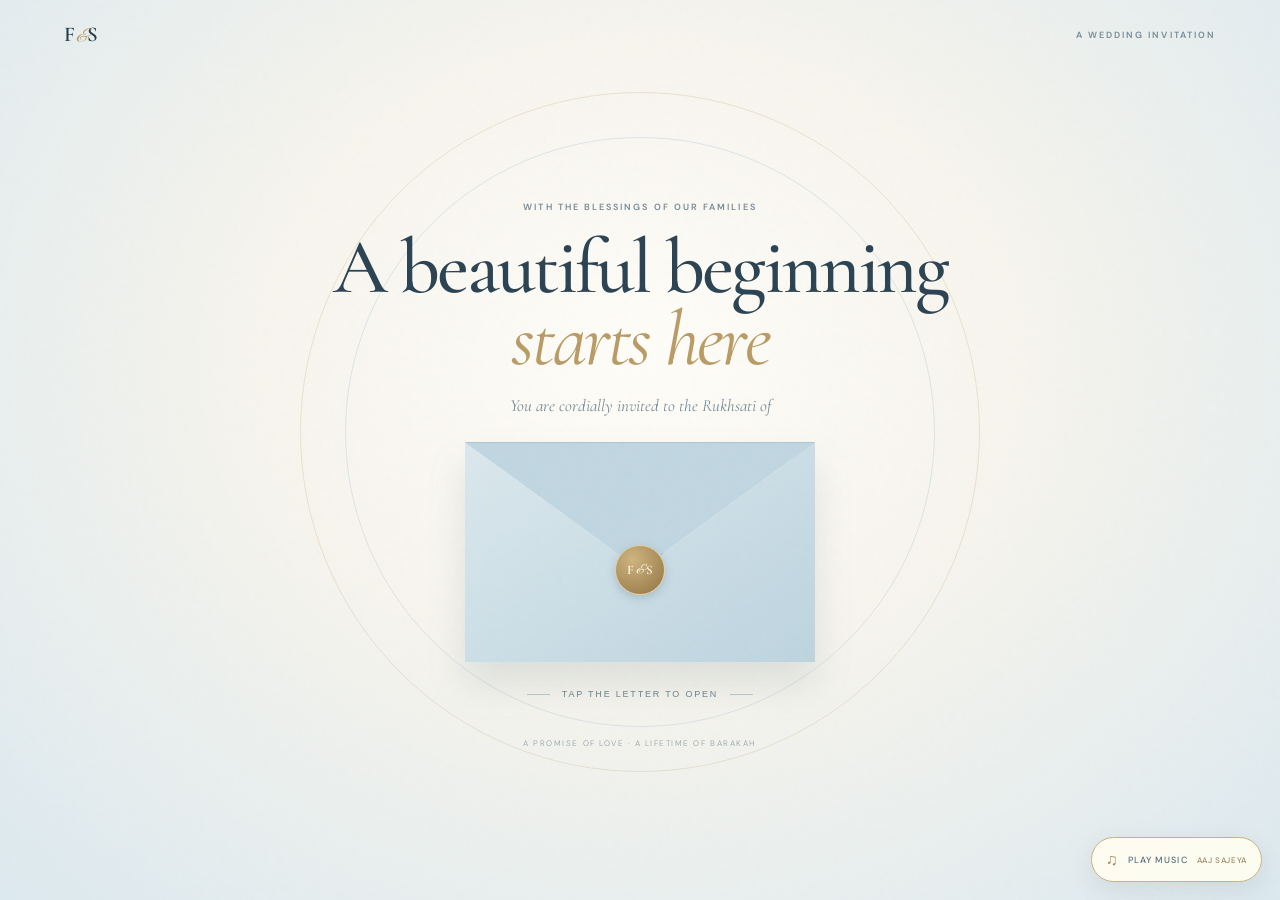
==== index.html @ aed60f4a "Update index.html" ====
<!doctype html>
<html lang="en">
<head>
<meta charset="utf-8"><meta name="viewport" content="width=device-width, initial-scale=1">
<meta name="theme-color" content="#e8f0f4"><title>Dr. Falak & Mahmmad Sarik | Invitation</title>
<link rel="preconnect" href="https://fonts.googleapis.com"><link rel="preconnect" href="https://fonts.gstatic.com" crossorigin>
<link href="https://fonts.googleapis.com/css2?family=Cormorant+Garamond:wght@400;500;600;700&family=DM+Sans:wght@300;400;500;600&family=Great+Vibes&display=swap" rel="stylesheet"><link rel="stylesheet" href="style.css">
</head>
<body class="opening-page">
<div class="glow glow-a"></div><div class="glow glow-b"></div>
<header class="topbar"><span class="brand-mark">F<i>&</i>S</span><span class="topbar-label">A WEDDING INVITATION</span></header>
<main class="opening-layout">
  <p class="eyebrow">WITH THE BLESSINGS OF OUR FAMILIES</p>
  <h1>A beautiful beginning<br><em>starts here</em></h1>
  <p class="subcopy">You are cordially invited to the Rukhsati of</p>
  <div class="envelope-wrap">
    <button class="envelope" id="openLetter" aria-label="Open the invitation letter">
      <span class="envelope-back"></span><span class="letter">
        <span class="letter-kicker">Rukhsati</span><span class="letter-names">Dr. Falak</span>
        <span class="letter-date">31 · OCTOBER · 2026</span>
      </span><span class="flap"></span><span class="envelope-front"></span><span class="wax">F<span>& </span> S</span>
    </button>
  </div>
  <button class="tap-open" id="tapOpen"><span></span> TAP THE LETTER TO OPEN <span></span></button>
  <p class="small-blessing">A PROMISE OF LOVE · A LIFETIME OF BARAKAH</p>
</main>
<script>
const letter=document.getElementById('openLetter');
function openLetter(){if(letter.classList.contains('opened'))return;letter.classList.add('opened');document.querySelector('.tap-open').textContent='OPENING YOUR INVITATION…';setTimeout(()=>{window.location.href='invitation.html'},850)}
letter.addEventListener('click',openLetter);document.getElementById('tapOpen').addEventListener('click',openLetter);
</script>

<audio id="weddingMusic" preload="none" loop>
  <source src="aaj-sajeya.mp3" type="audio/mpeg">
</audio>
<button class="music-control" id="musicControl" type="button" aria-label="Play wedding music">
  <span class="music-icon">♫</span><span id="musicLabel">PLAY MUSIC</span><span class="music-status" id="musicStatus">AAJ SAJEYA</span>
</button>
<script>
(() => {
  const audio = document.getElementById('weddingMusic');
  const button = document.getElementById('musicControl');
  const label = document.getElementById('musicLabel');
  const status = document.getElementById('musicStatus');
  if (!audio || !button) return;
  // Try autoplay when each page opens. Many browsers require the guest to tap Play Music.
  audio.volume = 0.55;
  audio.play().then(() => {
    button.classList.add('playing');
    label.textContent = 'PAUSE MUSIC';
    button.setAttribute('aria-label', 'Pause wedding music');
  }).catch(() => {
    label.textContent = 'PLAY MUSIC';
    status.textContent = 'AAJ SAJEYA';
  });
  button.addEventListener('click', async () => {
    if (audio.paused) {
      try {
        await audio.play();
        button.classList.add('playing');
        label.textContent = 'PAUSE MUSIC';
        status.textContent = 'NOW PLAYING';
        button.setAttribute('aria-label', 'Pause wedding music');
      } catch (e) {
        label.textContent = 'ADD MP3 FILE';
        status.textContent = 'CHECK FILE';
      }
    } else {
      audio.pause();
      button.classList.remove('playing');
      label.textContent = 'PLAY MUSIC';
      status.textContent = 'AAJ SAJEYA';
      button.setAttribute('aria-label', 'Play wedding music');
      
  }
  });
})();
</script>

</body></html>
---- style.css ----
:root{--ink:#233b4c;--muted:#748a97;--blue:#dce9ef;--blue2:#b9d0dc;--paper:#fbf8f0;--gold:#b99b65;--serif:"Cormorant Garamond",Georgia,serif;--sans:"DM Sans",Arial,sans-serif;--script:"Great Vibes",cursive}
*{box-sizing:border-box}html{min-height:100%;background:var(--paper)}body{margin:0;min-height:100vh;color:var(--ink);font-family:var(--sans);font-weight:300;overflow-x:hidden}
body:before{content:"";position:fixed;inset:0;pointer-events:none;z-index:5;opacity:.15;background-image:url("data:image/svg+xml,%3Csvg viewBox='0 0 180 180' xmlns='http://www.w3.org/2000/svg'%3E%3Cfilter id='n'%3E%3CfeTurbulence type='fractalNoise' baseFrequency='.7' numOctaves='3' stitchTiles='stitch'/%3E%3C/filter%3E%3Crect width='100%25' height='100%25' filter='url(%23n)' opacity='.15'/%3E%3C/svg%3E")}
a{color:inherit}.topbar{position:absolute;z-index:6;top:0;left:0;width:100%;display:flex;align-items:center;justify-content:space-between;padding:22px clamp(20px,5vw,70px)}.brand-mark{font:600 21px var(--serif);letter-spacing:.03em;text-decoration:none}.brand-mark i{font:italic 18px var(--script);color:var(--gold)}.topbar-label,.eyebrow{font-size:9px;letter-spacing:.23em;font-weight:600;color:#758b97}.eyebrow{line-height:1.8;margin:0 0 17px}
.opening-page{background:radial-gradient(ellipse at 50% 40%,#fffdf8 0,#f6f4ed 42%,#dce9ef 100%);display:flex;justify-content:center;align-items:center;text-align:center;position:relative;padding:100px 20px 45px;min-height:100svh}.glow{position:absolute;border:1px solid #b99b653b;border-radius:50%;width:min(82vw,680px);aspect-ratio:1;top:48%;left:50%;transform:translate(-50%,-50%)}.glow-b{width:min(72vw,590px);border-color:#9bbbc94d}
.opening-layout{position:relative;z-index:1;width:min(100%,680px);display:flex;flex-direction:column;align-items:center}.opening-layout h1{font:500 clamp(44px,8vw,78px)/.92 var(--serif);letter-spacing:-.035em;margin:0;color:#2b4352}.opening-layout h1 em,.count-layout h1 em{font-weight:400;color:var(--gold)}.subcopy{font:italic 17px var(--serif);color:var(--muted);margin:20px 0 26px}
.envelope-wrap{perspective:1000px}.envelope{width:min(76vw,350px);height:220px;position:relative;border:0;background:transparent;cursor:pointer;filter:drop-shadow(0 22px 18px #526d7b26);transition:transform .35s}.envelope:hover{transform:translateY(-4px)}.envelope-back{position:absolute;inset:0;background:#c8dce5;border:1px solid #adc6d2;border-radius:3px}
.letter{position:absolute;left:7%;right:7%;top:7%;height:86%;background:#fffdf7;display:flex;flex-direction:column;align-items:center;justify-content:center;box-shadow:0 2px 10px #718b961a;transition:transform .85s cubic-bezier(.2,.8,.2,1);padding:10px}.letter-kicker{font-size:8px;letter-spacing:.22em;color:#899ba2}.letter-names{font:500 29px/1.02 var(--serif);margin:11px 0;color:#314b5b}.letter-names i{font:italic 22px var(--script);color:var(--gold)}.letter-date{font-size:8px;letter-spacing:.2em;color:#82949b}
.flap{position:absolute;inset:0;background:#c0d6e0;clip-path:polygon(0 0,100% 0,50% 58%);transform-origin:top;transition:transform .7s;z-index:4;border-top:1px solid #a9c3cf}.envelope-front{position:absolute;inset:0;background:linear-gradient(145deg,#dbe8ed,#bdd4df);clip-path:polygon(0 0,50% 58%,100% 0,100% 100%,0 100%);z-index:3}.wax{position:absolute;z-index:5;top:58%;left:50%;transform:translate(-50%,-50%);width:50px;height:50px;border-radius:50%;display:flex;align-items:center;justify-content:center;gap:2px;background:radial-gradient(circle at 35% 28%,#cdb57f,#927343);color:#fff8e9;font:600 13px var(--serif);border:1px solid #e3ce9c;box-shadow:0 3px 8px #52697545;transition:opacity .2s}.wax span{font:italic 13px var(--script)}.envelope.opened .flap{transform:rotateX(180deg);z-index:1}.envelope.opened .letter{transform:translateY(-90px);z-index:5}.envelope.opened .wax{opacity:0}
.tap-open{display:flex;align-items:center;gap:12px;background:none;border:0;margin-top:22px;color:#6d8591;font-size:9px;letter-spacing:.2em;cursor:pointer}.tap-open span{width:23px;height:1px;background:#b9c9cf}.small-blessing{font-size:8px;letter-spacing:.19em;color:#91a0a5;margin-top:38px}
.invite-page{background:linear-gradient(135deg,#e0ebf0,#fbf8f0 52%,#e1edf1);min-height:100svh;padding:80px 18px 36px;display:flex;justify-content:center}.invite-layout{position:relative;width:min(100%,760px);display:flex;align-items:center;flex-direction:column}.invite-card{position:relative;text-align:center;width:100%;padding:35px clamp(20px,5vw,58px) 28px;background:#fffdf8d9;border:1px solid white;box-shadow:0 20px 80px #627e8c13;outline:1px solid #d9c8a5;outline-offset:-9px;animation:rise .8s ease both}.invite-card:before{content:"";position:absolute;inset:15px;border:1px solid #d8e2e4;pointer-events:none}.ornament{position:relative;color:var(--gold);font-size:18px;letter-spacing:.15em;margin-bottom:18px}.invite-intro,.verse,.blessing{font:italic 16px/1.5 var(--serif);color:#6e838e;max-width:400px;margin:0 auto}.script{font:400 43px/1.2 var(--script);color:var(--gold);margin:8px 0 5px}.event-label,.venue-kicker{font-size:8px;letter-spacing:.23em;color:#8799a1;margin:13px 0 7px}.invite-card h1{font:500 clamp(39px,7vw,58px)/.9 var(--serif);letter-spacing:-.03em;margin:0;color:#2c4555}.ampersand{font:italic 29px var(--script);color:var(--gold);margin:6px 0}.gold-rule{width:145px;margin:22px auto 17px;border-top:1px solid #d5c5a4;position:relative}.gold-rule span{position:absolute;top:-10px;left:calc(50% - 8px);background:#fffdf8;padding:0 6px;color:var(--gold)}.date-panel{display:flex;align-items:center;justify-content:center;gap:18px;margin:23px auto 22px}.day{font:500 65px/.85 var(--serif);color:#a88c59}.month-year{display:flex;flex-direction:column;gap:3px;border-left:1px solid #d5c5a4;border-right:1px solid #d5c5a4;padding:0 20px}.month-year span{font-size:8px;letter-spacing:.18em;color:#82949b}.month-year strong{font:500 20px var(--serif);letter-spacing:.1em}.event-type{font-size:9px;letter-spacing:.2em;color:#8799a1}.invite-card h2{font:500 29px var(--serif);margin:0 0 8px}.map-link{font-size:9px;letter-spacing:.17em;color:#927748;text-decoration:none;border-bottom:1px solid #cbb98f;padding-bottom:3px}.blessing{margin-top:21px}.bottom-ornament{margin:21px 0 17px}.next-page{position:relative;z-index:2;display:inline-flex;align-items:center;gap:16px;text-decoration:none;border:1px solid #b9cbd2;padding:13px 19px;font-size:9px;letter-spacing:.15em;color:#4e6876;background:#fffdf89c;transition:background .25s,transform .25s}.next-page:hover{background:#e7f0f3;transform:translateY(-2px)}.back-link{margin-top:19px;font-size:9px;letter-spacing:.16em;color:#7a8e98;text-decoration:none}.botanical{position:absolute;top:35%;font:45px/1.7 var(--serif);color:#a8c0c9;opacity:.65}.botanical-left{left:-5%;transform:rotate(-25deg)}.botanical-right{right:-5%;transform:rotate(25deg)}
.countdown-page{background:radial-gradient(ellipse at 50% 36%,#fffdf8,#e1edf1 76%);min-height:100svh}.count-layout{min-height:100svh;padding:110px 20px 55px;display:flex;flex-direction:column;align-items:center;justify-content:center;text-align:center;position:relative}.moon-ornament{position:absolute;top:18%;font-size:24px;color:var(--gold);animation:twinkle 3s ease-in-out infinite}.count-layout>.script{font-size:48px;margin:0 0 6px}.count-layout h1{font:500 clamp(40px,7vw,66px)/.94 var(--serif);margin:0 0 32px}.countdown{display:flex;align-items:center;justify-content:center;gap:clamp(7px,2.8vw,25px);margin:0 auto 24px}.countdown div{display:flex;flex-direction:column;gap:7px;min-width:clamp(48px,10vw,95px)}.countdown strong{font:500 clamp(35px,7vw,61px)/1 var(--serif);font-variant-numeric:tabular-nums;color:#304a59}.countdown span{font-size:8px;letter-spacing:.2em;color:#81959e}.countdown b{font:300 25px var(--serif);font-weight:300;color:var(--gold);transform:translateY(-7px)}.heart-button{border:0;background:transparent;display:flex;flex-direction:column;align-items:center;cursor:pointer;margin:0 auto 6px;position:relative}.heart{font-size:77px;line-height:1;color:#b88f97;filter:drop-shadow(0 7px 9px #b88f972e);animation:pulse 1.8s infinite;transition:transform .3s,color .3s}.heart-button:hover .heart,.heart-button.revealed .heart{transform:scale(1.13);color:#a87481}.heart-hint{font-size:8px;letter-spacing:.18em;color:#7d919a;margin-top:8px}.heart-message{font:italic 18px var(--serif);color:#6e838e;max-width:380px;line-height:1.5;min-height:28px;opacity:0;transform:translateY(8px);transition:.4s;margin:0}.heart-message.visible{opacity:1;transform:translateY(0)}.signature{font:500 29px var(--serif);margin:25px 0 5px}.signature i{font:italic 23px var(--script);color:var(--gold)}.final-date{font-size:8px;letter-spacing:.2em;color:#82949b;margin:0 0 24px}
@keyframes rise{from{opacity:0;transform:translateY(16px)}to{opacity:1;transform:translateY(0)}}@keyframes pulse{0%,100%{transform:scale(1)}50%{transform:scale(1.08)}}@keyframes twinkle{0%,100%{opacity:.45;transform:scale(.95)}50%{opacity:1;transform:scale(1.1)}}
@media(max-width:600px){.topbar{padding:17px 18px}.topbar-label{font-size:7px;letter-spacing:.16em}.opening-layout h1{font-size:51px}.envelope{height:195px;width:min(82vw,320px)}.invite-page{padding:72px 10px 25px}.invite-card{padding:29px 17px 23px}.invite-card:before{inset:13px}.invite-intro,.verse,.blessing{font-size:15px}.invite-card h1{font-size:43px}.script{font-size:39px}.date-panel{gap:11px}.day{font-size:58px}.month-year{padding:0 13px}.month-year strong{font-size:18px}.botanical{font-size:30px;top:38%}.botanical-left{left:-2%}.botanical-right{right:-2%}.count-layout{padding-top:100px}.count-layout>.script{font-size:40px}.count-layout h1{font-size:45px}.countdown{gap:5px}.countdown div{min-width:48px}.countdown span{font-size:6px;letter-spacing:.13em}.countdown b{font-size:19px}.heart-message{font-size:16px}}
@media(prefers-reduced-motion:reduce){*,*:before,*:after{animation-duration:.01ms!important;animation-iteration-count:1!important;transition-duration:.01ms!important}}


.music-control{position:fixed;right:18px;bottom:18px;z-index:20;display:flex;align-items:center;gap:9px;padding:11px 14px;border:1px solid #c6b184;border-radius:999px;background:#fffdf0eF;color:#536d79;box-shadow:0 8px 25px #3c56651c;font:500 9px var(--sans);letter-spacing:.12em;cursor:pointer;backdrop-filter:blur(10px);transition:transform .2s,background .2s}
.music-control:hover{transform:translateY(-2px);background:#fff}.music-control .music-icon{font-size:16px;color:#a68a57}.music-control.playing .music-icon{animation:musicSpin 3s linear infinite}.music-status{font-size:8px;color:#9a865f;letter-spacing:.08em}
@keyframes musicSpin{to{transform:rotate(360deg)}}
@media(max-width:600px){.music-control{right:12px;bottom:12px;padding:10px 12px}.music-status{display:none}}
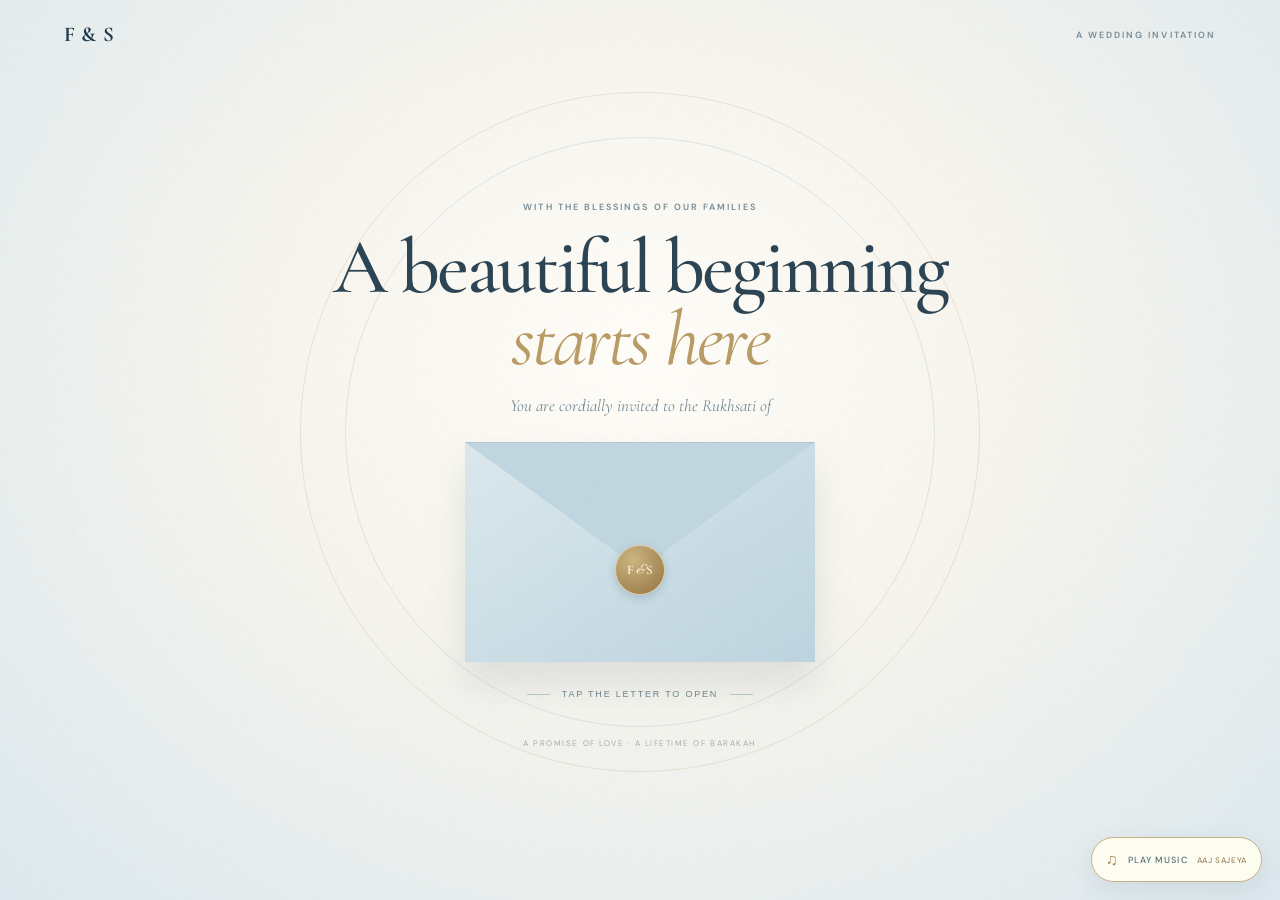
==== commit 69f2d3f2: "Update header brand mark formatting" ====
--- a/index.html
+++ b/index.html
@@ -8,7 +8,7 @@
 </head>
 <body class="opening-page">
 <div class="glow glow-a"></div><div class="glow glow-b"></div>
-<header class="topbar"><span class="brand-mark">F<i>&</i>S</span><span class="topbar-label">A WEDDING INVITATION</span></header>
+<header class="topbar"><span class="brand-mark"><b>F & S </b></span><span class="topbar-label">A WEDDING INVITATION</span></header>
 <main class="opening-layout">
   <p class="eyebrow">WITH THE BLESSINGS OF OUR FAMILIES</p>
   <h1>A beautiful beginning<br><em>starts here</em></h1>
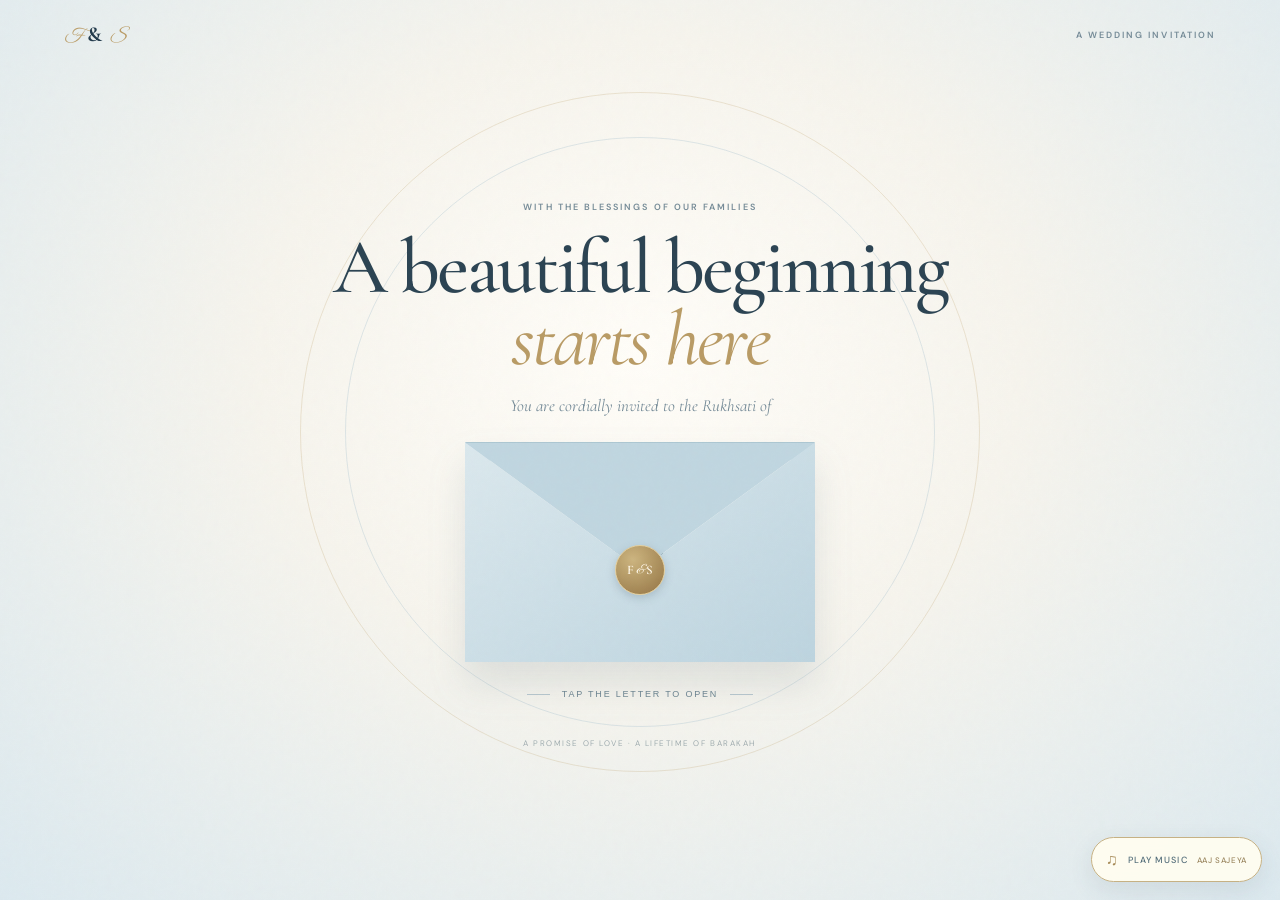
==== commit 084c31d8: "Update header to include italicized brand names" ====
--- a/index.html
+++ b/index.html
@@ -8,7 +8,7 @@
 </head>
 <body class="opening-page">
 <div class="glow glow-a"></div><div class="glow glow-b"></div>
-<header class="topbar"><span class="brand-mark"><b>F & S </b></span><span class="topbar-label">A WEDDING INVITATION</span></header>
+<header class="topbar"><span class="brand-mark"><b><i> F </i> & <i> S </i></b></span><span class="topbar-label">A WEDDING INVITATION</span></header>
 <main class="opening-layout">
   <p class="eyebrow">WITH THE BLESSINGS OF OUR FAMILIES</p>
   <h1>A beautiful beginning<br><em>starts here</em></h1>
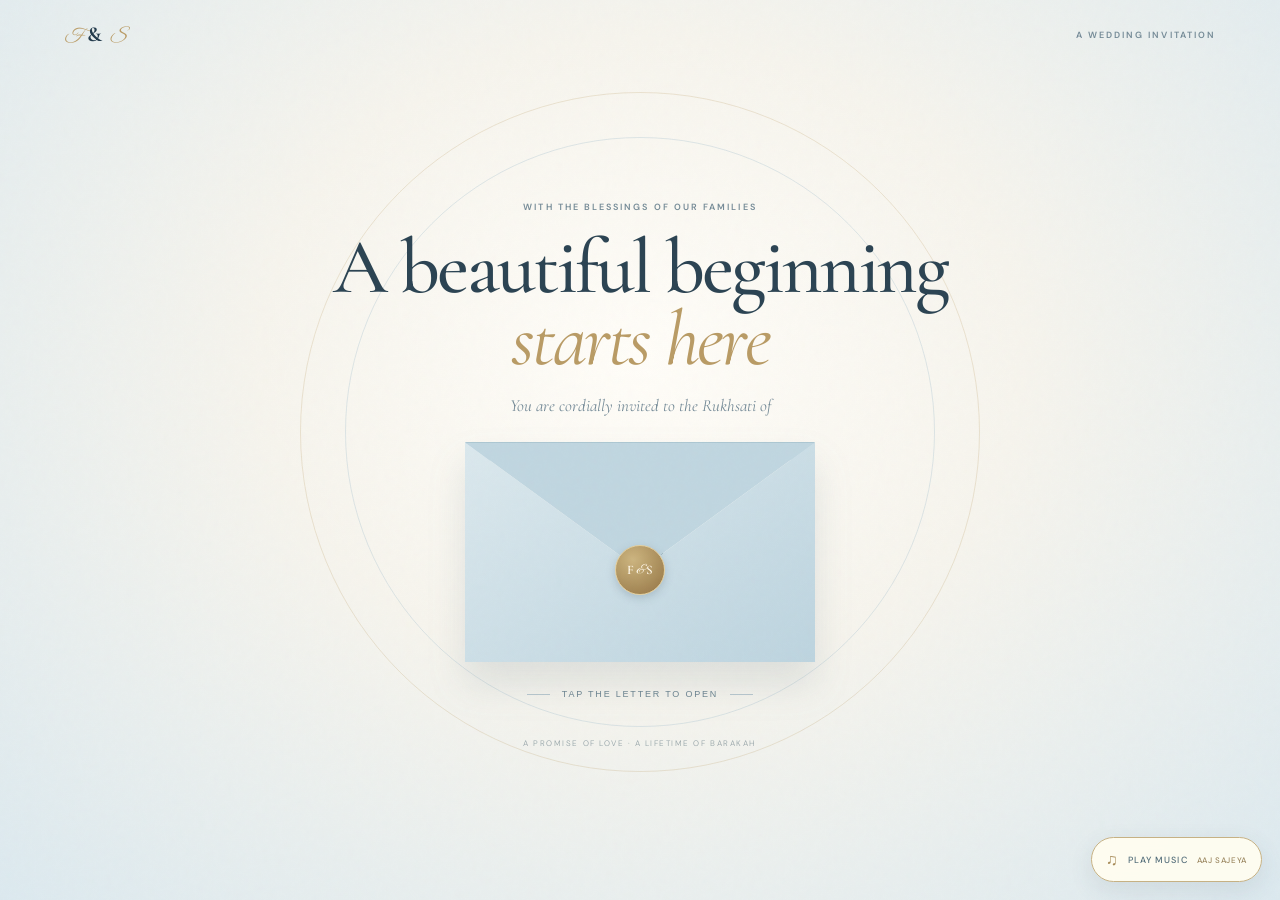
==== commit 8173fc95: "Change letter kicker to use h5 tag" ====
--- a/index.html
+++ b/index.html
@@ -16,7 +16,7 @@
   <div class="envelope-wrap">
     <button class="envelope" id="openLetter" aria-label="Open the invitation letter">
       <span class="envelope-back"></span><span class="letter">
-        <span class="letter-kicker">Rukhsati</span><span class="letter-names">Dr. Falak</span>
+        <span class="letter-kicker"><h5>Rukhsati</h5></span><span class="letter-names">Dr. Falak</span>
         <span class="letter-date">31 · OCTOBER · 2026</span>
       </span><span class="flap"></span><span class="envelope-front"></span><span class="wax">F<span>& </span> S</span>
     </button>
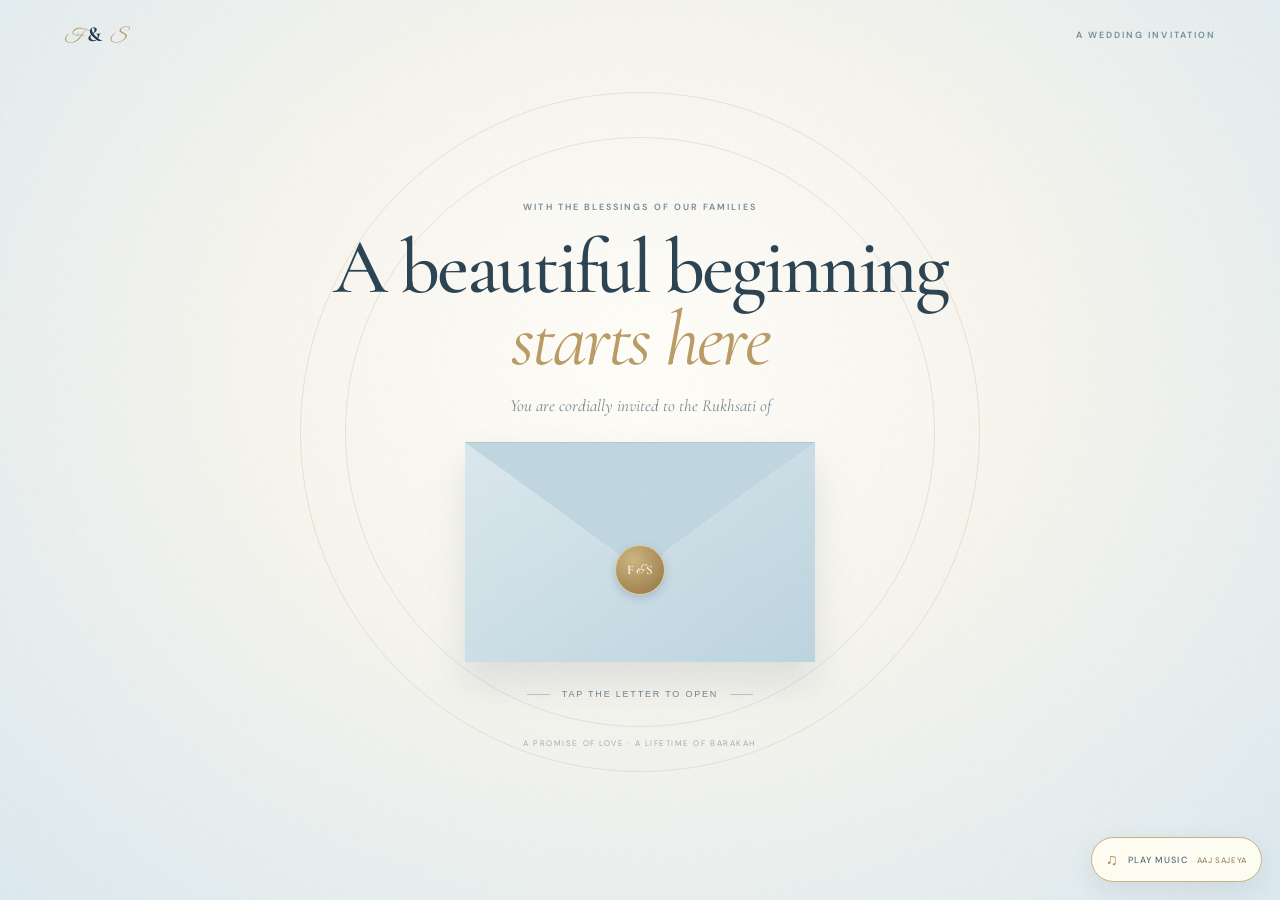
==== commit e571f9da: "Change letter kicker heading from h4 to h2" ====
--- a/index.html
+++ b/index.html
@@ -16,7 +16,7 @@
   <div class="envelope-wrap">
     <button class="envelope" id="openLetter" aria-label="Open the invitation letter">
       <span class="envelope-back"></span><span class="letter">
-        <span class="letter-kicker"><h5>Rukhsati</h5></span><span class="letter-names">Dr. Falak</span>
+        <span class="letter-kicker"><h2>Rukhsati</h2></span><span class="letter-names">Dr. Falak</span>
         <span class="letter-date">31 · OCTOBER · 2026</span>
       </span><span class="flap"></span><span class="envelope-front"></span><span class="wax">F<span>& </span> S</span>
     </button>
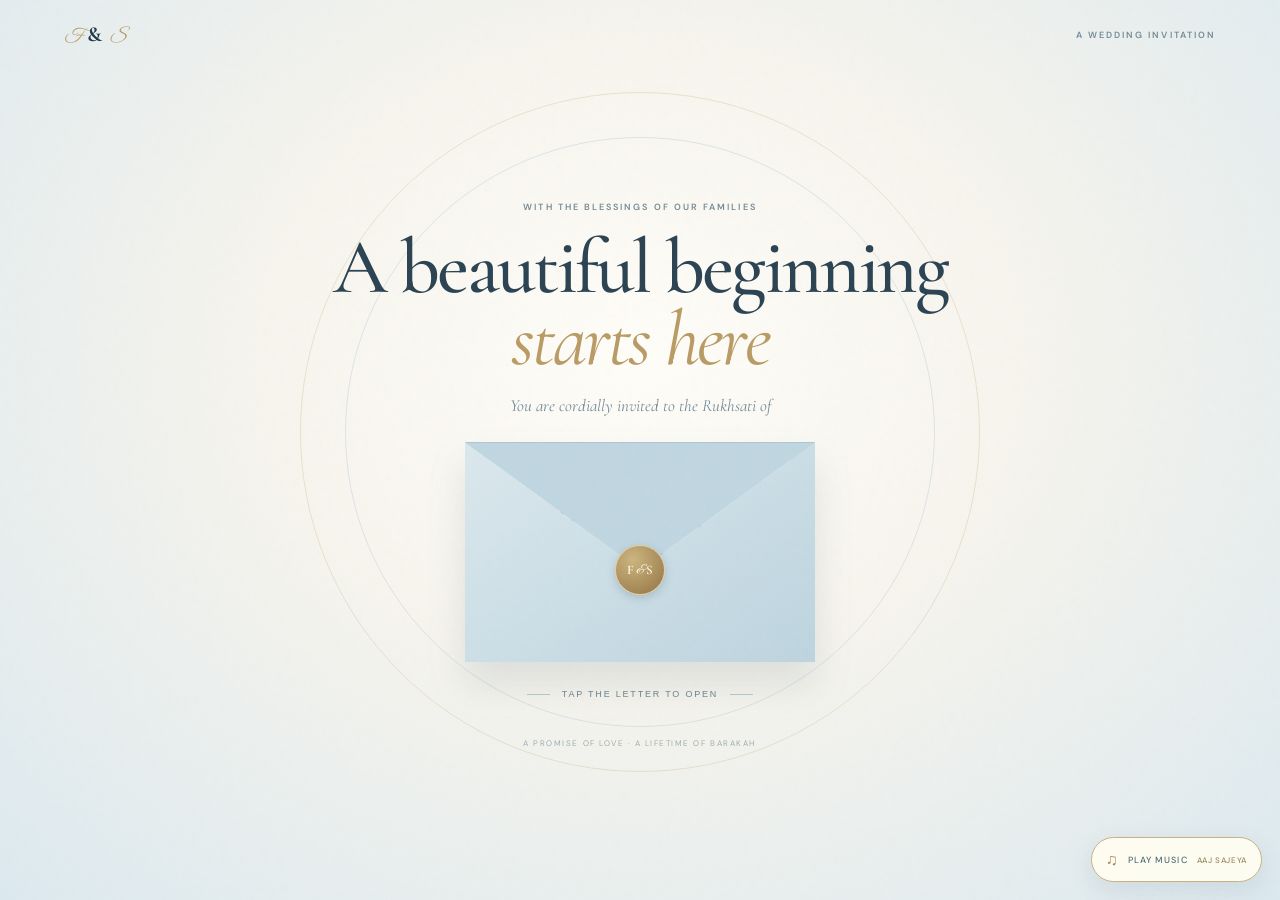
==== commit 98cdd4b4: "Update font size for letter kicker in invitation" ====
--- a/index.html
+++ b/index.html
@@ -16,7 +16,7 @@
   <div class="envelope-wrap">
     <button class="envelope" id="openLetter" aria-label="Open the invitation letter">
       <span class="envelope-back"></span><span class="letter">
-        <span class="letter-kicker"><h2>Rukhsati</h2></span><span class="letter-names">Dr. Falak</span>
+        <span class="letter-kicker" style="font-size:30px;">Rukhsati</span><span class="letter-names">Dr. Falak</span>
         <span class="letter-date">31 · OCTOBER · 2026</span>
       </span><span class="flap"></span><span class="envelope-front"></span><span class="wax">F<span>& </span> S</span>
     </button>
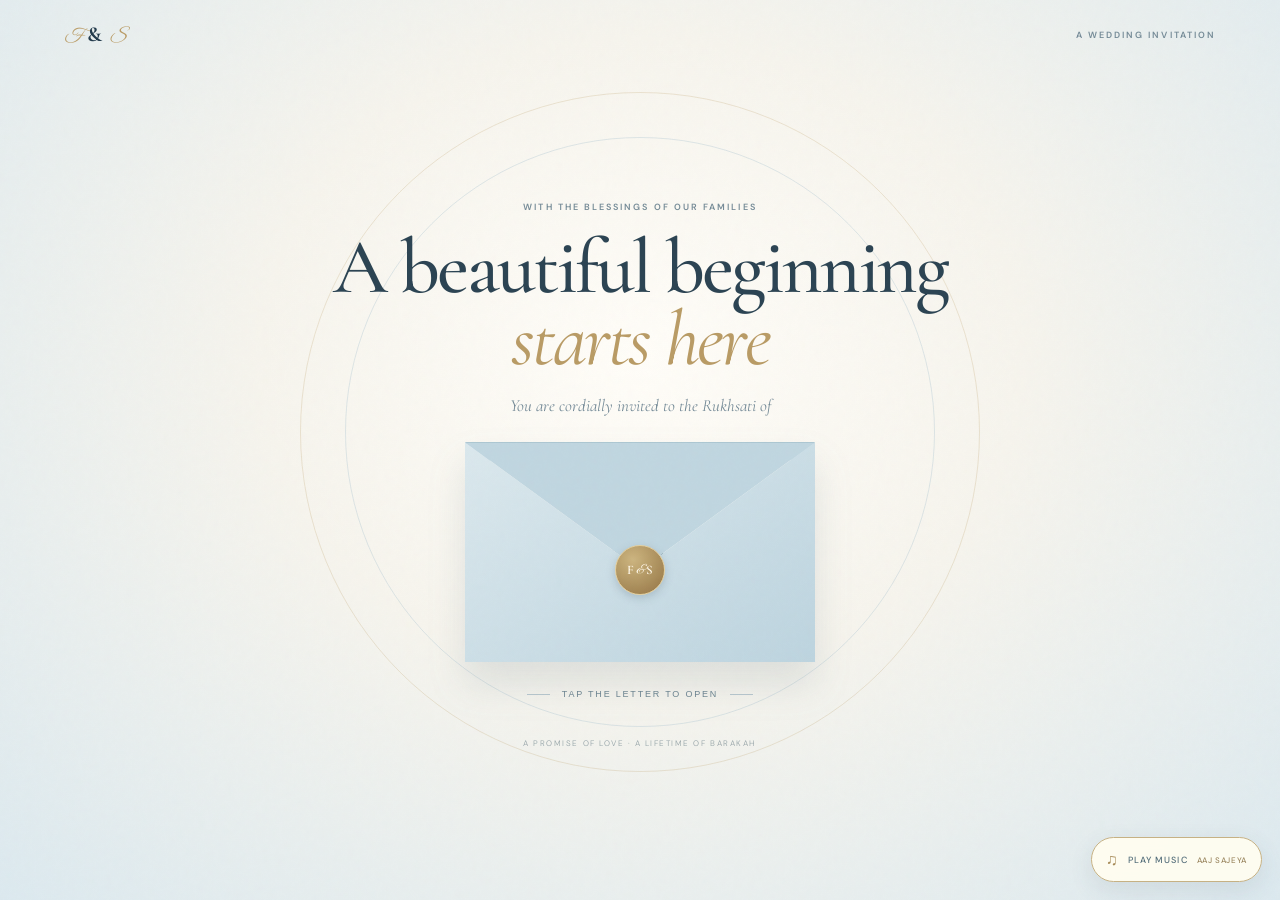
==== commit f199c69e: "Update index.html" ====
--- a/index.html
+++ b/index.html
@@ -16,7 +16,7 @@
   <div class="envelope-wrap">
     <button class="envelope" id="openLetter" aria-label="Open the invitation letter">
       <span class="envelope-back"></span><span class="letter">
-        <span class="letter-kicker" style="font-size:30px;">Rukhsati</span><span class="letter-names">Dr. Falak</span>
+        <span class="letter-kicker">Rukhsati</span><span class="letter-names">Dr. Falak</span>
         <span class="letter-date">31 · OCTOBER · 2026</span>
       </span><span class="flap"></span><span class="envelope-front"></span><span class="wax">F<span>& </span> S</span>
     </button>
